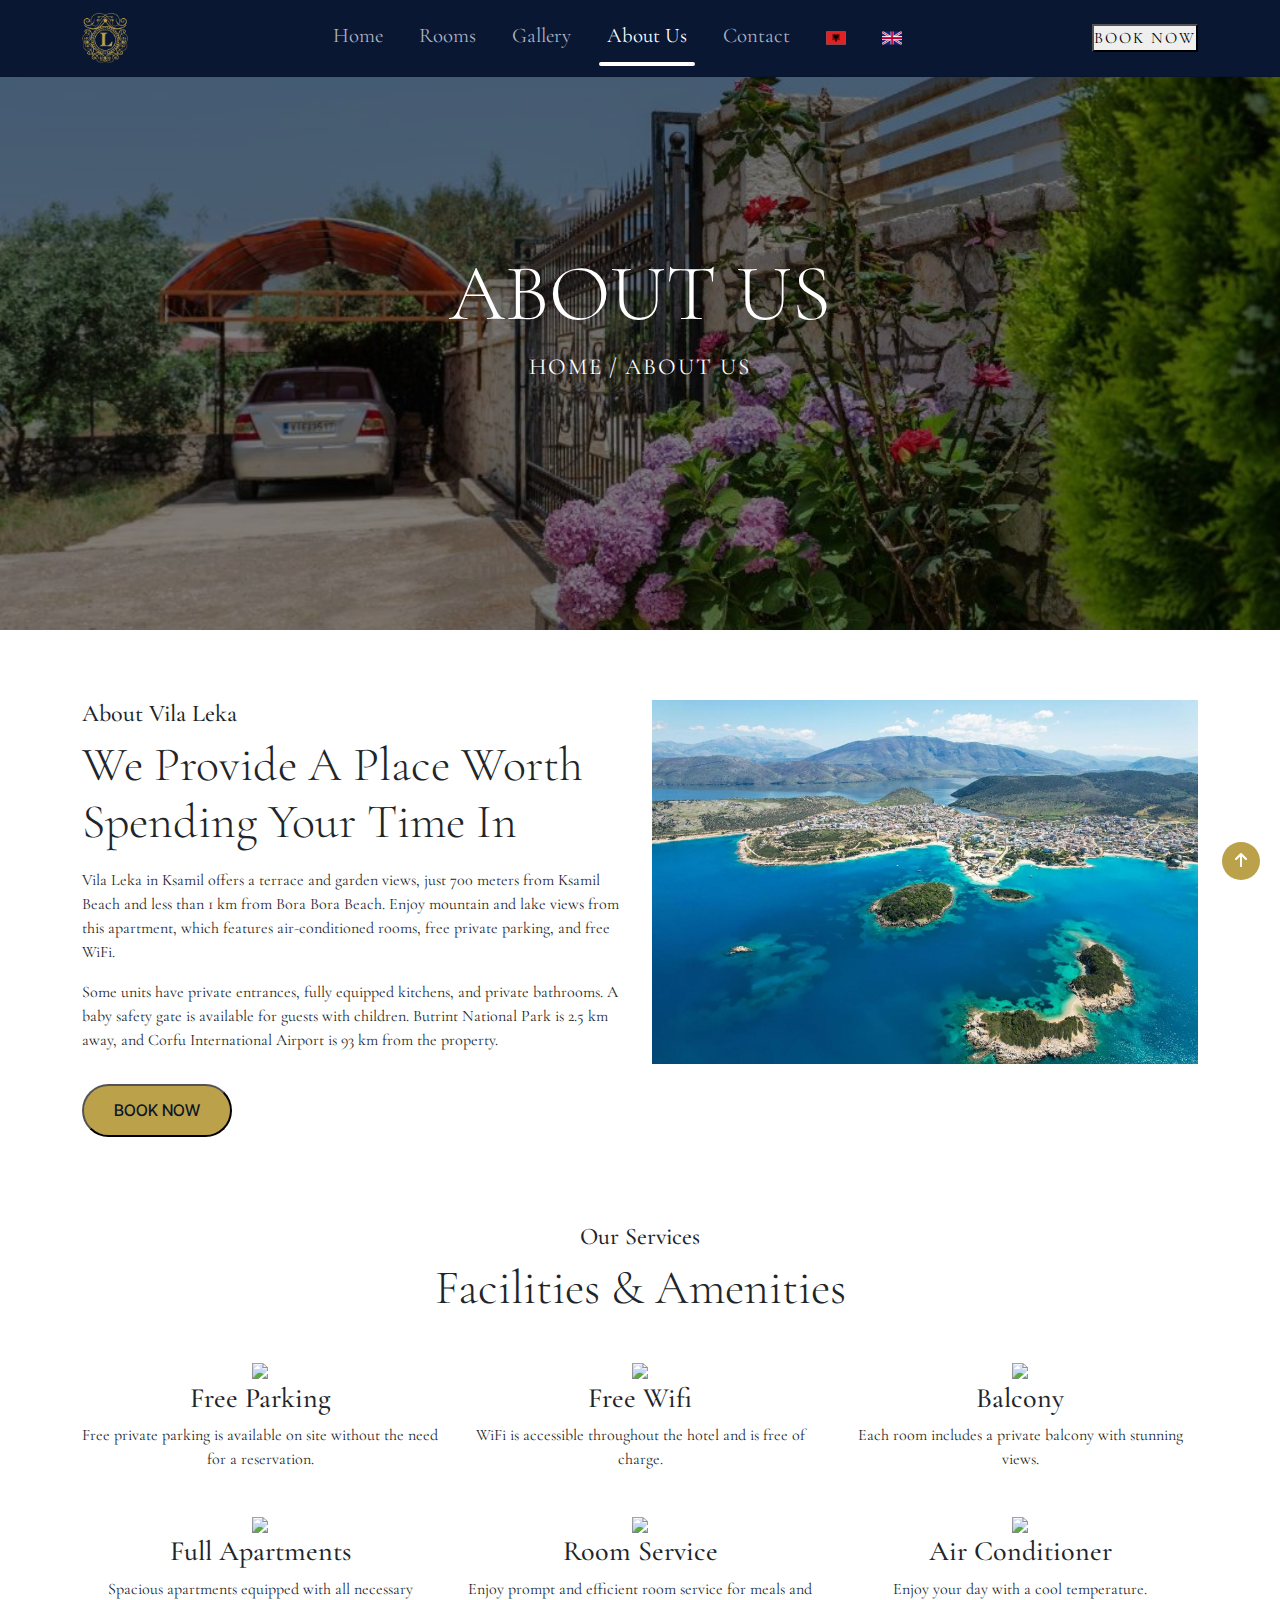
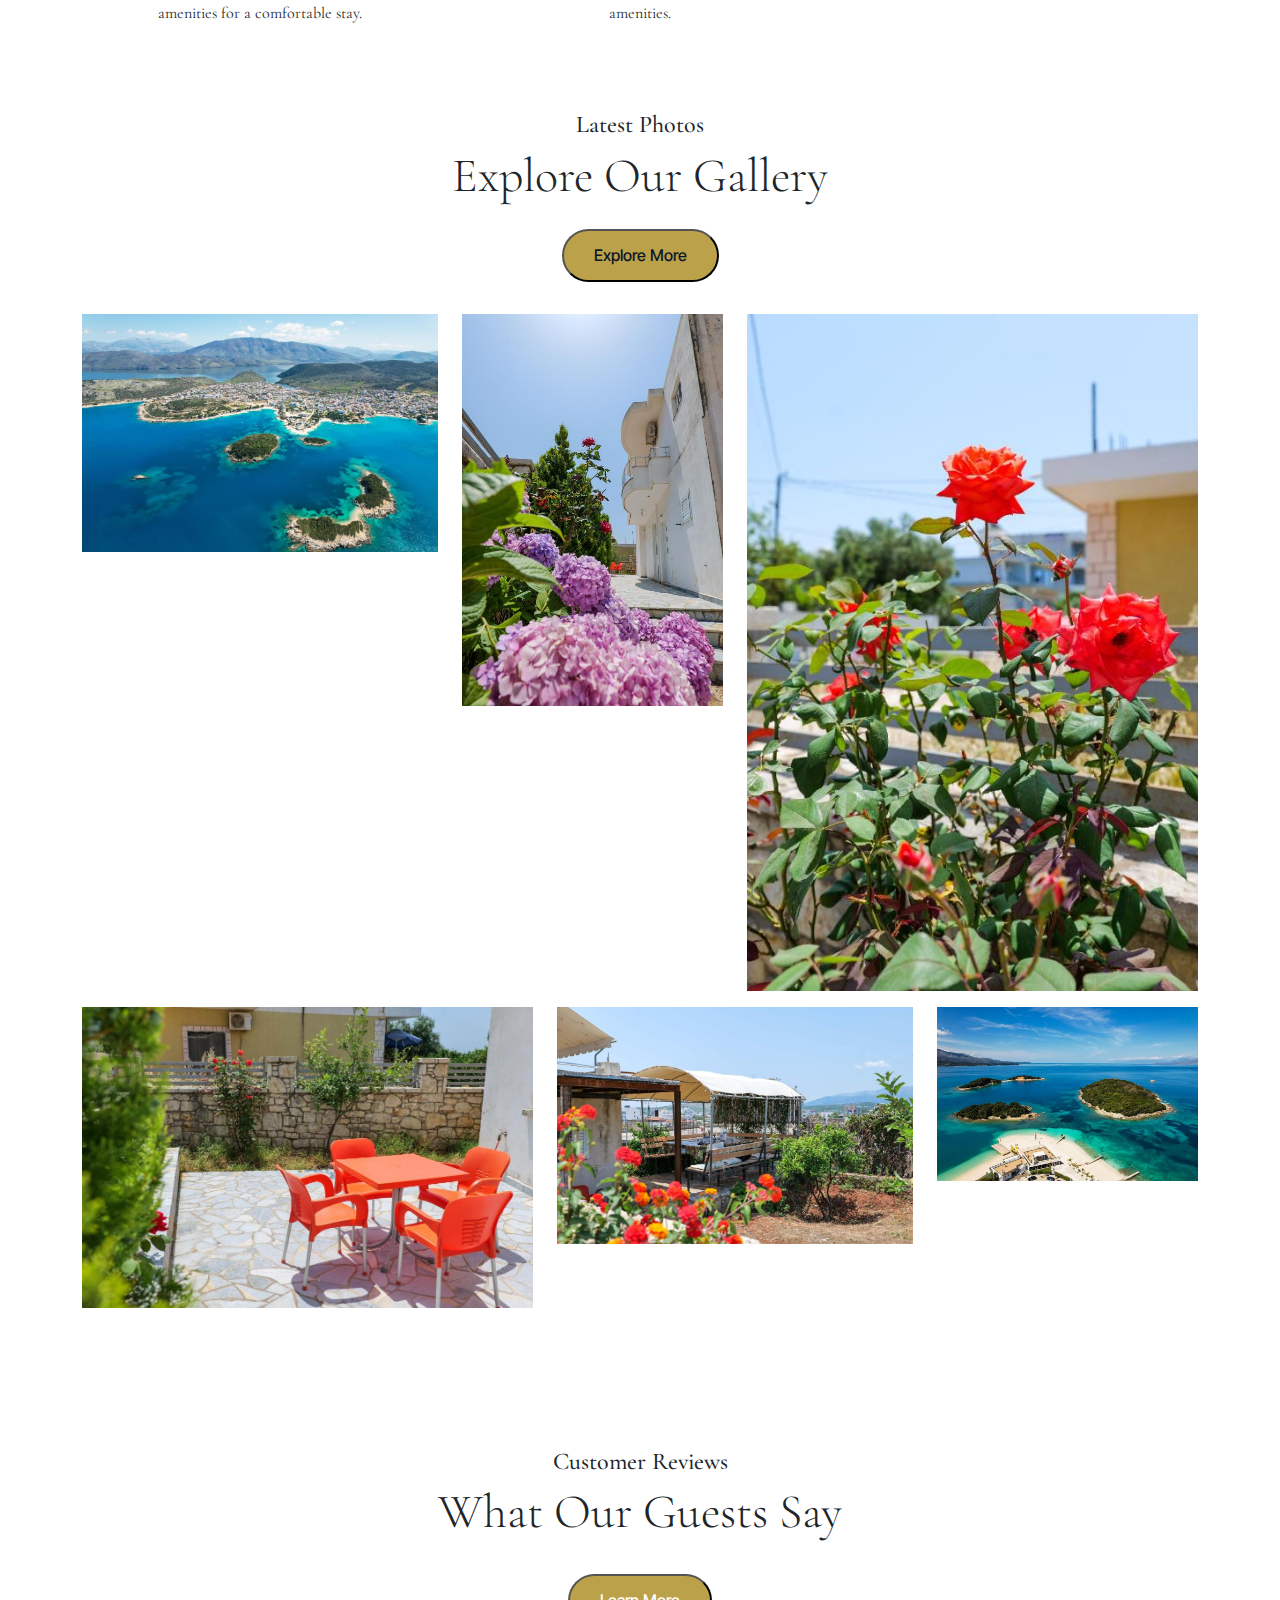
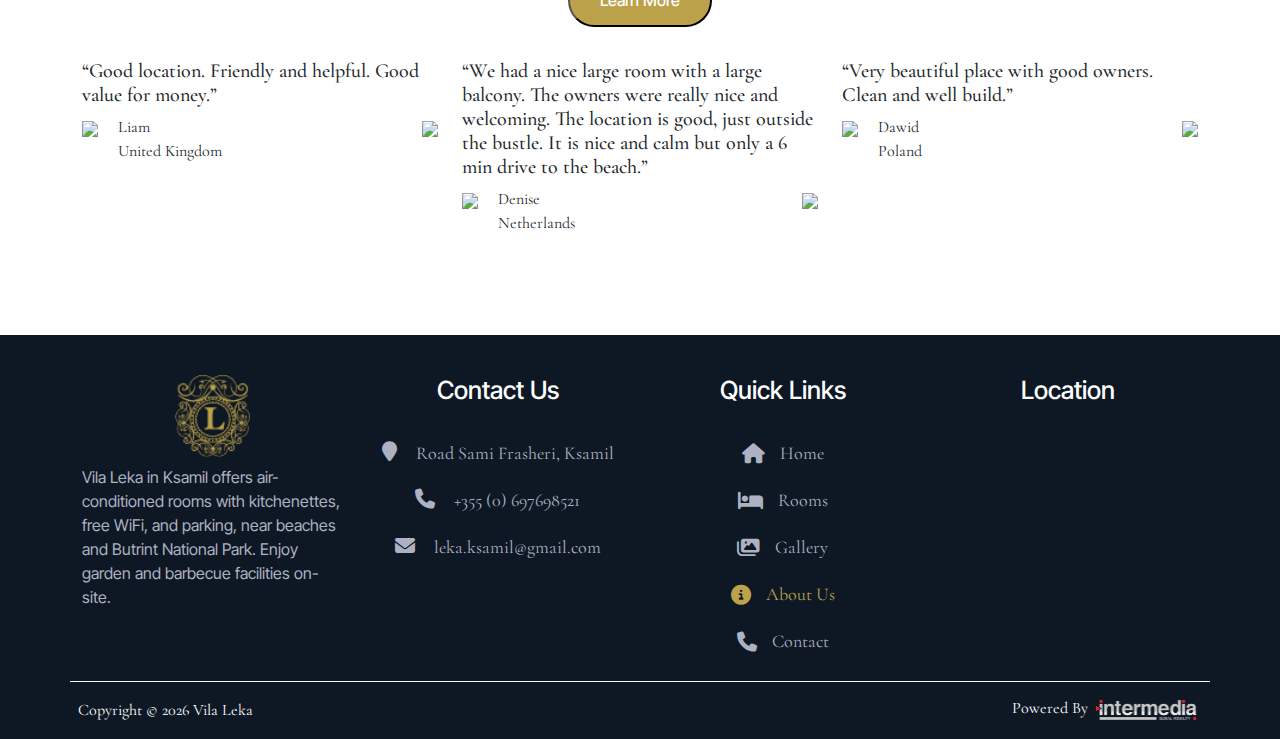
==== about.html @ 1d731bb7 "1.0" ====
<!DOCTYPE html>
<html lang="en">

<head>
    <meta charset="UTF-8">
    <meta name="viewport" content="width=device-width, initial-scale=1.0">
    <title>About Us - Vila Leka , Ksamil , Albania</title>
    <meta name="description" content="Discover Vila Leka in Ksamil, Albania - offering comfortable rooms, excellent amenities, and stunning views just steps from beautiful beaches. Book your stay today!">
    <meta name="keywords" content="About Us - Vila Leka, Ksamil, Albania, hotel, accommodation, beach, rooms, amenities, vacation, travel, booking, Butrint National Park, free parking, free WiFi, family-friendly">
    <meta name="google-site-verification" content="VBBXbdI32-JaBuuOkWz5NeAeNk-Iu5e2lK04XvJz4yU" />
    <link rel="icon" href="assets/icon/logo.png" />
    <!-- Font Awesome -->
    <link rel="stylesheet" href="https://cdnjs.cloudflare.com/ajax/libs/font-awesome/6.5.2/css/all.min.css">
    <!-- Swiper -->
    <link rel="stylesheet" href="https://unpkg.com/swiper/swiper-bundle.min.css" />
    <!-- Bootstrap -->
    <link rel="stylesheet" href="https://cdn.jsdelivr.net/npm/bootstrap@5.3.3/dist/css/bootstrap.min.css"
        integrity="sha384-QWTKZyjpPEjISv5WaRU9OFeRpok6YctnYmDr5pNlyT2bRjXh0JMhjY6hW+ALEwIH" crossorigin="anonymous">
    <!-- Custom Style -->
    <link rel="stylesheet" href="style.css">
</head>

<body>
    <header class="header">
        <nav class="navbar navbar-expand-lg header-nav fixed-top">
            <div class="container">
                <a class="navbar-brand" href="index.html">
                    <img class="logo1" src="assets/icon/logo.png" alt="logo" height="50px">
                </a>
                <button class="navbar-toggler" type="button" data-bs-toggle="collapse"
                    data-bs-target="#navbarSupportedContent" aria-controls="navbarSupportedContent"
                    aria-expanded="false" aria-label="Toggle navigation">
                    <span class="navbar-toggler-icon"></span>
                </button>
                <div class="collapse navbar-collapse text-center justify-content-between" id="navbarSupportedContent">
                    <ul class="navbar-nav mx-auto">
                        <li class="nav-item">
                            <a class="nav-link" href="index.html">Home</a>
                            <div class="underline"></div>
                        </li>
                        <li class="nav-item">
                            <a class="nav-link" href="rooms.html">Rooms</a>
                            <div class="underline"></div>
                        </li>
                        <li class="nav-item">
                            <a class="nav-link" href="gallery.html">Gallery</a>
                            <div class="underline"></div>
                        </li>
                        <li class="nav-item active-link">
                            <a class="nav-link" aria-current="page" href="about.html">About Us</a>
                            <div class="underline"></div>
                        </li>
                        <li class="nav-item">
                            <a class="nav-link" href="contact.html">Contact</a>
                            <div class="underline"></div>
                        </li>
                        <li class="nav-item">
                            <a class="nav-link flag" href="about-sq.html">
                                <img src="assets/icon/ALB.png" alt="ALB Flag" height="20">
                            </a>
                        </li>
                        <li class="nav-item">
                            <a class="nav-link flag" href="about.html">
                                <img src="assets/icon/GBR.png" alt="GBR Flag" height="20">
                            </a>
                        </li>
                    </ul>
                    <div>
                        <a style="text-decoration: none;"
                            href="https://allbookers.com/hotel/AL/Vila-Leka.sq.html?id=34643">
                            <button id="button" class="btn-3" style="letter-spacing: 2px;">BOOK NOW</button>
                        </a>
                    </div>
                </div>
            </div>
        </nav>
    </header>
    <main>
        <section id="about-head">
            <div class="container">
                <div class="row py-5">
                    <div class="col-md-12 d-flex flex-column">
                        <div>
                            <h1 class="display-1 fadeindown">About Us</h1>
                            <ul class="breacrumd fadeinup">
                                <li><a href="index.html">home </a></li>
                                <li>/</li>
                                <li>About Us</li>
                            </ul>
                        </div>
                    </div>
                </div>
            </div>
        </section>
        <section class="about_area pb-0">
            <div class="container">
                <div class="row gy-5 d-flex flex-lg-row-reverse">
                    <div class="col-sm-12 col-md-6 col-lg-6 col-xl-6">
                        <div class="img-box1">
                            <div class="img1">
                                <img src="assets/image/2.jpg" class="img-fluid" alt="About">
                            </div>

                        </div>
                    </div>
                    <div class="col-sm-12 col-md-6 col-lg-6 col-xl-6">
                        <div class="about-text">
                            <h4 class="title">About Vila Leka </h4>
                            <h2 class="display-5 mb-3">We Provide A Place Worth Spending Your Time In</h2>
                            <p class="outfit">Vila Leka in Ksamil offers a terrace and garden views, just 700
                                meters from Ksamil Beach and less than 1 km from Bora Bora Beach. Enjoy mountain and
                                lake views from this apartment, which features air-conditioned rooms, free private
                                parking, and free WiFi. </p>
                            <p class="outfit">Some units have private entrances, fully equipped kitchens, and private
                                bathrooms. A baby safety gate is available for guests with children. Butrint National
                                Park is 2.5 km away, and Corfu International Airport is 93 km from the property.</p>
                        </div>
                        <div>
                            <a href="https://allbookers.com/hotel/AL/Vila-Leka.sq.html?id=34643">
                                <button class="my-3 btn1">
                                    BOOK NOW
                                </button></a>

                        </div>
                    </div>
                </div>
            </div>
        </section>
        <section class="facilities">
            <div class="container">
                <div class="row gy-4">
                    <div class="col-sm-12 col-md-12 col-lg-12 col-xl-12 text-center">
                        <div class="about-text">
                            <h4 class="titles">Our Services </h4>
                            <h2 class="display-5 mb-3">Facilities & Amenities</h2>
                        </div>
                    </div>
                    <div class="col-sm-12 col-lg-4 col-md-6 col-xl-4">
                        <div class="facility-content h-100 text-center">
                            <div class="fac-img">
                                <img src="assets/icon/parking.png" class="img-fluid">
                            </div>
                            <h3>Free Parking</h3>
                            <p class="outfit">Free private parking is available on site without the need for a
                                reservation.</p>
                        </div>
                    </div>
                    <div class="col-sm-12 col-lg-4 col-md-6 col-xl-4">
                        <div class="facility-content h-100 text-center">
                            <div class="fac-img">
                                <img src="assets/icon/wifi.png" class="img-fluid">
                            </div>
                            <h3>Free Wifi</h3>
                            <p class="outfit">WiFi is accessible throughout the hotel and is free of charge.</p>
                        </div>
                    </div>
                    <div class="col-sm-12 col-lg-4 col-md-6 col-xl-4">
                        <div class="facility-content h-100 text-center">
                            <div class="fac-img">
                                <img src="assets/icon/balcony.png" class="img-fluid">
                            </div>
                            <h3>Balcony</h3>
                            <p class="outfit">Each room includes a private balcony with stunning views.</p>
                        </div>
                    </div>
                    <div class="col-sm-12 col-lg-4 col-md-6 col-xl-4">
                        <div class="facility-content h-100 text-center">
                            <div class="fac-img">
                                <img src="assets/icon/home.png" class="img-fluid">
                            </div>
                            <h3>Full Apartments</h3>
                            <p class="outfit">Spacious apartments equipped with all necessary amenities for a
                                comfortable stay.</p>
                        </div>
                    </div>
                    <div class="col-sm-12 col-lg-4 col-md-6 col-xl-4">
                        <div class="facility-content h-100 text-center">
                            <div class="fac-img">
                                <img src="assets/icon/room-service.png" class="img-fluid">
                            </div>
                            <h3>Room Service</h3>
                            <p class="outfit">Enjoy prompt and efficient room service for meals and amenities.</p>
                        </div>
                    </div>
                    <div class="col-sm-12 col-lg-4 col-md-6 col-xl-4">
                        <div class="facility-content h-100 text-center">
                            <div class="fac-img">
                                <img src="assets/icon/air-conditioner.png" class="img-fluid">
                            </div>
                            <h3>Air Conditioner</h3>
                            <p class="outfit">Enjoy your day with a cool temperature.</p>
                        </div>
                    </div>
                </div>
            </div>
        </section>
        <section class="pt-0">
            <div class="container">
                <div class="row gy-3">
                    <div class="col-lg-12 text-center">
                        <div class="about-text">
                            <h4 class="titles">Latest Photos </h4>
                            <h2 class="display-5 ">Explore Our Gallery</h2>
                        </div>
                        <a href="gallery.html">
                            <button class="my-3 btn1">
                                Explore More
                            </button></a>
                    </div>
                    <div class="col-lg-4 col-md-6">
                        <div class="thumb">
                            <img src="assets/image/2.jpg" class="zooms img-fluid" alt="Beautiful Hotel">
                        </div>
                    </div>
                    <div class="col-lg-3 col-md-6">
                        <div class="thumb">
                            <img src="assets/image/1.jpg" class="zooms img-fluid" alt="Beautiful Hotel">
                        </div>
                    </div>
                    <div class="col-lg-5 col-md-6">
                        <div class="thumb">
                            <img src="assets/image/6.jpg" class="zooms img-fluid" alt="Beautiful Hotel">
                        </div>
                    </div>
                    <div class="col-lg-5 col-md-6">
                        <div class="thumb">
                            <img src="assets/image/3.jpg" class="zooms img-fluid" alt="Beautiful Hotel">
                        </div>
                    </div>
                    <div class="col-lg-4 col-md-6">
                        <div class="thumb">
                            <img src="assets/image/5.jpg" class="zooms img-fluid" alt="Beautiful Hotel">
                        </div>
                    </div>
                    <div class="col-lg-3 col-md-6">
                        <div class="thumb">
                            <img src="assets/image/4.jpg" class="zooms img-fluid" alt="Beautiful Hotel">
                        </div>
                    </div>
                </div>
            </div>
        </section>
        <section class="testimonials" style="padding-bottom: 100px;">
            <div class="container">
                <div class="row gy-3">
                    <div class="col-sm-12 col-md-12 col-lg-12 col-xl-12 text-center">
                        <div class="about-text">
                            <h4 class="titles">Customer Reviews </h4>
                            <h2 class="display-5 mb-3">What Our Guests Say</h2>
                            <a href="about.html">
                                <button class="my-3 btn1 text-white">
                                    Learn More
                                </button></a>
                        </div>
                    </div>
                    <div class="col-sm-12 col-lg-4 col-lg-4 col-xl-4">
                        <div class="item">
                            <div class="testimonial-content ">
                                <div class="test-text">
                                    <h5>“Good location. Friendly and helpful. Good value for money.”
                                    </h5>
                                    <div class="div d-flex justify-content-between">
                                        <div class="d-flex" style="margin-top: auto;margin-bottom:auto;">
                                            <div class="flag">
                                                <img src="assets/icon/GB-round-flag.png" class="img-fluid roundflag">
                                            </div>
                                            <div style="margin-left: 20px;">
                                                <div class="author">Liam</div>
                                                <div class="place">United Kingdom</div>
                                            </div>
                                        </div>
                                        <div>
                                            <img src="assets/icon/right-testimonial.png" class="img-fluid">
                                        </div>
                                    </div>
                                </div>
                            </div>
                        </div>
                    </div>
                    <div class="col-sm-12 col-md-4 col-lg-4 col-xl-4">
                        <div class="item">
                            <div class="testimonial-content ">
                                <div class="test-text">
                                    <h5>“We had a nice large room with a large balcony. The owners were really nice and
                                        welcoming. The location is good, just outside the bustle. It is nice and calm
                                        but only a 6 min drive to the beach.”</h5>
                                    <div class="div d-flex justify-content-between">
                                        <div class="d-flex" style="margin-top: auto;margin-bottom:auto;">
                                            <div class="flag">
                                                <img src="assets/icon/NL-round-flag.png" class="img-fluid roundflag">
                                            </div>
                                            <div style="margin-left: 20px;">
                                                <div class="author">Denise</div>
                                                <div class="place">Netherlands</div>
                                            </div>
                                        </div>
                                        <div>
                                            <img src="assets/icon/right-testimonial.png" class="img-fluid">
                                        </div>
                                    </div>
                                </div>
                            </div>
                        </div>
                    </div>
                    <div class="col-sm-12 col-md-4 col-lg-4 col-xl-4">
                        <div class="item">
                            <div class="testimonial-content ">
                                <div class="test-text">
                                    <h5>“Very beautiful place with good owners. Clean and well build.”</h5>
                                    <div class="div d-flex justify-content-between">
                                        <div class="d-flex" style="margin-top: auto;margin-bottom:auto;">
                                            <div class="flag">
                                                <img src="assets/icon/PL-round-flag.png" class="img-fluid roundflag">
                                            </div>
                                            <div style="margin-left: 20px;">
                                                <div class="author">Dawid</div>
                                                <div class="place">Poland</div>
                                            </div>
                                        </div>
                                        <div>
                                            <img src="assets/icon/right-testimonial.png" class="img-fluid">
                                        </div>
                                    </div>
                                </div>
                            </div>
                        </div>
                    </div>
                </div>
            </div>
        </section>
        <footer>
            <div class="container text-center justify-content-center">
                <div class="row">
                    <div class="col-lg-3">
                        <div class="footer-widget mb-4">
                            <h2 class="heading-2 logo">
                                <a class="navbar-brand" href="index.html">
                                    <img src="assets/icon/logo.png" alt="Logo" width="75px">
                                </a>
                            </h2>
                            <p>Vila Leka in Ksamil offers air-conditioned rooms with kitchenettes, free WiFi, and parking, near beaches and Butrint National Park. Enjoy garden and barbecue facilities on-site.</p>
                        </div>
                    </div>
                    <div class="col-lg-3">
                        <h4>Contact Us</h4>
                        <address>
                            <ul class="contact">
                                <li>
                                    <i class="fa fa-map-marker"></i>
                                    <a href="https://maps.app.goo.gl/1DXsazWwqpud2XQT6">Road Sami Frasheri,
                                        Ksamil</a>
                                </li>
                                <li>
                                    <i class="fas fa-phone"></i>
                                    <a href="tel:+355697698521">+355 (0) 697698521</a>
                                </li>
                                <li>
                                    <i class="fas fa-envelope"></i>
                                    <a href="mailto:leka.ksamil@gmail.com ">leka.ksamil@gmail.com </a>
                                </li>
                            </ul>
                        </address>
                    </div>
                    <div class="col-lg-3">
                        <h4>Quick Links</h4>
                        <ul class="link-menu">
                            <li><a href="index.html"><i class="fas fa-home"></i> Home</a></li>
                            <li><a href="rooms.html"><i class="fas fa-bed"></i> Rooms</a></li>
                            <li><a href="gallery.html"><i class="fas fa-images"></i> Gallery</a></li>
                            <li class="active"><a href="about.html"><i class="fas fa-info-circle"></i> About Us</a></li>
                            <li><a href="contact.html"><i class="fas fa-phone"></i> Contact</a></li>
                        </ul>
                    </div>
                    <div class="col-lg-3">
                        <h4>Location</h4>
                        <iframe
                            src="https://www.google.com/maps/embed?pb=!1m18!1m12!1m3!1d574.3298450696133!2d20.008871480028724!3d39.77214061868751!2m3!1f0!2f0!3f0!3m2!1i1024!2i768!4f13.1!3m3!1m2!1s0x135b6bcf5e711737%3A0x4fbf4b772b9fd8b3!2sLeka&#39;s%20Apartments!5e0!3m2!1sen!2sus!4v1720095829020!5m2!1sen!2sus"
                            width="100%" height="150" style="border:0;" allowfullscreen="" loading="lazy"
                            referrerpolicy="no-referrer-when-downgrade"></iframe>
                    </div>
                </div>
            </div>
            <div class="copyright-container">
                <div class="container d-flex justify-content-between align-items-center text-white p-2">
                    <div>
                        Copyright ©
                        <script>document.write(new Date().getFullYear());</script> Vila Leka
                    </div>
                    <div>
                        Powered By <a href="https://intermedia.al/"><img src="assets/icon/intermediaLogo1.png"
                                alt="Intermedia" width="110px"></a>
                    </div>
                </div>
            </div>
        </footer>
        <button type="button" class="btn btn-floating " id="btn-back-to-top" style="display: block;"> <i
                class="fas fa-arrow-up"></i> </button>
    </main>
    <!-- Bootstrap -->
    <script src="https://cdn.jsdelivr.net/npm/bootstrap@5.3.0/dist/js/bootstrap.bundle.min.js"
        integrity="sha384-geWF76RCwLtnZ8qwWowPQNguL3RmwHVBC9FhGdlKrxdiJJigb/j/68SIy3Te4Bkz"
        crossorigin="anonymous"></script>
    <!-- PopperJs -->
    <script src="https://cdn.jsdelivr.net/npm/@popperjs/core@2.11.8/dist/umd/popper.min.js"
        integrity="sha384-I7E8VVD/ismYTF4hNIPjVp/Zjvgyol6VFvRkX/vR+Vc4jQkC+hVqc2pM8ODewa9r"
        crossorigin="anonymous"></script>
    <!--My Script-->
    <script src="main.js"></script>
</body>

</html>
---- style.css ----
@import url('https://fonts.googleapis.com/css2?family=Inter+Tight:ital,wght@0,100..900;1,100..900&display=swap');
@import url('https://fonts.googleapis.com/css2?family=Cormorant+Garamond:ital,wght@0,300;0,400;0,500;0,600;0,700;1,300;1,400;1,500;1,600;1,700&display=swap');

/*Root*/
::selection {
  color: white;
  background: #bca24b;
}

::-webkit-scrollbar {
  width: 15px;
}

::-webkit-scrollbar-track {
  background-color: white;
}

::-webkit-scrollbar-thumb {
  background: black;
}

html,
body {
  width: 100% !important;
  height: 100% !important;
  margin: 0px !important;
  padding: 0px !important;
}

* {
  margin: 0;
  padding: 0;
  box-sizing: border-box;
  font-family: "Cormorant Garamond", serif;
}

a {
  color: inherit;
  text-decoration: none;
}

section {
  padding: 70px 0;
  overflow: hidden;
}

.row {
  display: flex;
  flex-wrap: wrap;
}

.col {
  flex: 1;
}

li {
  list-style: none;
  padding: 0px;
  margin: 0px;
}

ul {
  padding-left: unset;
}

/*  HEADER */
.nav-link {
  text-decoration: none;
  display: inline-block;
  padding: 10px;
  color: #acb2c1;
  transition: color 0.3s ease-in-out;
  font-size: 1.3rem;
}

.nav-item .underline {
  height: 4px;
  background-color: transparent;
  width: 0;
  transition: width 0.6s, background-color 0.6s;
  border-radius: 70px;
  margin: 0 auto;
}

.nav-item.active-link a {
  color: white;
}

.nav-item.active-link .underline {
  width: 100%;
  background-color: white;
}

.nav-item:hover .underline {
  background-color: white;
  width: 100%;
  transition: 0.5s;
}

.nav-item:hover a {
  color: white;
  transition: 0.5s;
}

.nav-item:active a {
  transition: none;
}

.nav-item:active .underline {
  transition: none;
  background-color: white;
}

.navbar-nav {
  margin-left: auto;
  gap: 20px;
  font-size: 18px;
}

.navbar {
  background-color: #091733;
  transition: background-color 0.3s ease-in-out;
  border-bottom: 1px solid rgba(0, 0, 0, 0.1);
}

.navbar-toggler {
  border-color: white !important;
  background-color: white;
  color: transparent !important;
}

.navbar-toggler:hover,
.navbar-toggler:active {
  border-color: white !important;
  background-color: white;
  color: transparent !important;
  transition: 0.5s;
}

/* INDEX - HOME*/
/* INDEX - ABOUT US*/
/* INDEX - ROOMS*/
/* INDEX - FACILITY*/
/* INDEX - GALLERY */
/* INDEX - TESTIMONIALS */
/*About Us*/
#about-head {
  background: url(assets/image/9.jpg) rgba(0, 0, 0, 0.5);
}

/*Rooms*/
#rooms-head {
  background: url(assets/image/11.jpg) rgba(0, 0, 0, 0.5);
}

.home2 {
  padding: 0;
}

.home2 .slide {
  height: 50vh;
  background-size: cover !important;
  background-position: center !important;
  display: flex;
  align-items: center;
  justify-content: center;
  z-index: -1;
  background-color: rgba(0, 0, 0, 0.25);
}

.swiper-button-next,
.swiper-button-prev {
  height: 3rem;
  width: 3rem;
  line-height: 3rem;
  background: transparent;
  color: white;
}

.swiper-button-next:hover,
.swiper-button-prev:hover {
  background: transparent;
  color: white;
}

.swiper-button-next::after,
.swiper-button-prev::after {
  font-size: 1rem;
}

.gallary img {
  width: 270px;
}

.owl-carousel .owl-next,
.owl-carousel .owl-prev {
  height: 50px;
  position: absolute;
  width: 50px;
  cursor: pointer;
  top: 35%;
  background: white !important;
  transition: 0.5s;
}

.owl-carousel .owl-prev {
  left: 33px;
}

.owl-carousel .owl-next {
  right: 33px;
}

.owl-carousel .owl-next:hover,
.owl-carousel .owl-prev:hover {
  background: #C1B086 !important;
}

/*Gallery*/
#gallery-head {
  background: url(assets/image/2.jpg) rgba(0, 0, 0, 0.5);
}

/*Contact Us*/
#contact-head {
  background: url(assets/image/6.jpg) rgba(0, 0, 0, 0.5);
}
.T1 {
  font-family: "Inter Tight", sans-serif;
  font-size: 20px;
  font-weight: 500;
  text-transform: capitalize;
  line-height: 1.2em;
  color: #0e1824;
}
.T1 {
  font-family: "Inter Tight", sans-serif;
  font-size: 30px;
  font-weight: 500;
  text-transform: capitalize;
  line-height: 1.2em;
  color: #8e9296;
}

.T2 {
  font-family: "Inter Tight", sans-serif;
  font-size: 50px;
  font-weight: 500;
  text-transform: capitalize;
  line-height: 1.2em;
  color: #0e1824;

}

.T2-5 {
  font-family: "Cormorant Garamond", serif;
  font-size: 55px;
  font-weight: 500;
  text-transform: capitalize;
  line-height: 1.2em;
  color: #0e1824;
  font-style: italic;
}
.box-wrapper{
  text-align: center;
  padding: 30px 30px 30px 30px;
  border-style: solid;
  border-width: 1px 1px 1px 1px;
  border-color: #6f6f6f4a;
  border-radius: 0px 0px 0px 0px;
  background-color: #f3ebe5;
}
.box-wrapper .icon {
  color: #ffffff;
  background-color: #0e1824;
  border-radius: 200px 200px 200px 200px;
  margin: 0px auto 50px auto;
  padding: 0px 0px 0px 17px;
  height: 70px;
  width: 70px;
  line-height: 88px;
}
.box-wrapper .icon img {margin-bottom: 25px;
  margin-right: 20px;}
/*General*/
#rooms-head,
#about-head,
#gallery-head,
#contact-head {
  background-position-x: 0%;
  background-position-y: 0%;
  background-repeat: repeat;
  background-size: auto;
  background-size: cover;
  background-repeat: no-repeat;
  background-position: center;
  background-blend-mode: multiply;
  height: 70vh;
  text-align: center;
  display: flex;
  align-items: center;
}

#rooms-head h1,
#about-head h1,
#gallery-head h1,
#contact-head h1 {
  color: #fff;
  text-transform: uppercase;
  font-family: "Cormorant Garamond", serif;
  position: relative;
  display: inline-block;
}

.breacrumd {
  list-style: none;
  padding: 0;
  margin: 0;
  display: flex;
  justify-content: center;
}

.breacrumd li {
  font-size: 23px;
  color: #fff;
  text-transform: uppercase;
  font-family: "Cormorant Garamond", serif;
  margin: 0 3px;
  letter-spacing: 2px;
}

.breacrumd li:hover a {
  color: #091733;
  transition: 0.5s;
}

.tltt {
  display: grid;
  justify-content: center;
}

/* Footer */
footer {
  background: #0e1824;
  padding-top: 40px;
}

footer p {
  color: #acb2c1;
  text-align: left;
  font-family: "Inter Tight", sans-serif;

}

footer h4 {
  color: #ffffff;
  margin-bottom: 25px;
  font-size: 25px;
  font-family: "Inter Tight", sans-serif;

}

footer .logo a {
  display: flex;
  justify-content: center;
  text-decoration: none;
}

ul.contact,
ul.link-menu {
  padding: 0;
  list-style: none;
}

ul.link-menu li {
  display: grid;
  justify-content: center;
}

ul.contact li,
ul.link-menu li {
  color: #acb2c1;
  font-size: 18px;
  padding: 10px 0;
}

ul.contact li i,
ul.link-menu li i {
  padding-right: 15px;
  font-size: 20px;
}

ul.link-menu li a {
  color: #acb2c1;
  text-decoration: none;
  transition: color 0.5s, transform 0.5s;
  display: flex;
  align-items: center;
  position: relative;
}

ul.link-menu li a::after {
  content: '';
  position: absolute;
  left: 0;
  bottom: -5px;
  width: 0;
  height: 3px;
  background: #bca24b;
}

ul.link-menu li a:hover::after {
  width: 125%;
  transition: width 0.5s ease;
}

ul.link-menu li a:hover,
ul.contact li:hover {
  color: #bca24b;
  transition: width 0.5s ease;
}

ul.link-menu li.active a {
  color: #bca24b;
}

.copyright-container .container {
  display: flex;
  justify-content: space-between;
  align-items: center;
  padding: 5px;
  color: #ffffff;
  border-top: 1px solid white;
}

/* BUTTON */
.btn1{
  padding: 15px 30px 15px 30px;
  font-family: "Inter Tight", sans-serif;
  font-size: 16px;
  font-weight: 500;
  text-transform: capitalize;
  text-decoration: none;
  line-height: 1.2rem;
  color: #0e1824;
  background-color: #bca14b;
  border-radius: 200px 200px 200px 200px;
  border-color: #bca14b 1px solid;
}
.btn1:hover{
  color: #bca14b;
  background-color: #0e1824;
  border-color: #0e1824 1px solid;transition: 0.72s ease;


}
/*BACK_TO_TOP*/
#btn-back-to-top {
  position: fixed;
  bottom: 20px;
  right: 20px;
  display: none;
  color: #fff;
  background-color: #bca14b;
  z-index: 1;
  border-radius: 100%;
  transition: 0.5s;
}

#btn-back-to-top:hover {
  color: #1d285c;
  background-color: #fff;
  transition: 0.5s;
}

#btn-back-to-top:hover .btn.btn-floating i.fas.fa-arrow-up {
  color: #1d285c;
}

/*Animation*/
.fadeinleft {
  opacity: 0;
  transform: translateX(200px);
  transition: all 1.3s ease-out;
}

.fadeinright {
  opacity: 0;
  transform: translateX(-200px);
  transition: all 0.8s ease-out;
}

.fadeindown {
  opacity: 0;
  transform: translateY(-100px);
  transition: all 1.2s ease-out;
}

.fadeinup {
  opacity: 0;
  transform: translateY(100px);
  transition: all 1.2s ease-out;
}

.fade-in {
  opacity: 0;
  transition: all 1.3s ease-in;
}

.active-left,
.active,
.active-right,
.active-down,
.active-up {
  opacity: 1;
  transform: translateX(0);
  transform: translateY(0);
}

.fadein {
  opacity: 0;
}

/*Mobile*/
@media screen and (max-width: 1200px) {
  section {
    padding: 50px 0 !important;
  }

  footer p,
  ul.contact li,
  ul.link-menu li a {
    text-align: center;
  }

  #btn-back-to-top {
    display: none !important;
  }

  .breacrumd li {
    font-size: 15px;
  }

  .fadeinleft,
  .fadeinright,
  .fadeindown,
  .fadeinup,
  .fade-in {
    opacity: 1;
    transform: translateX(0) translateY(0);
  }
}
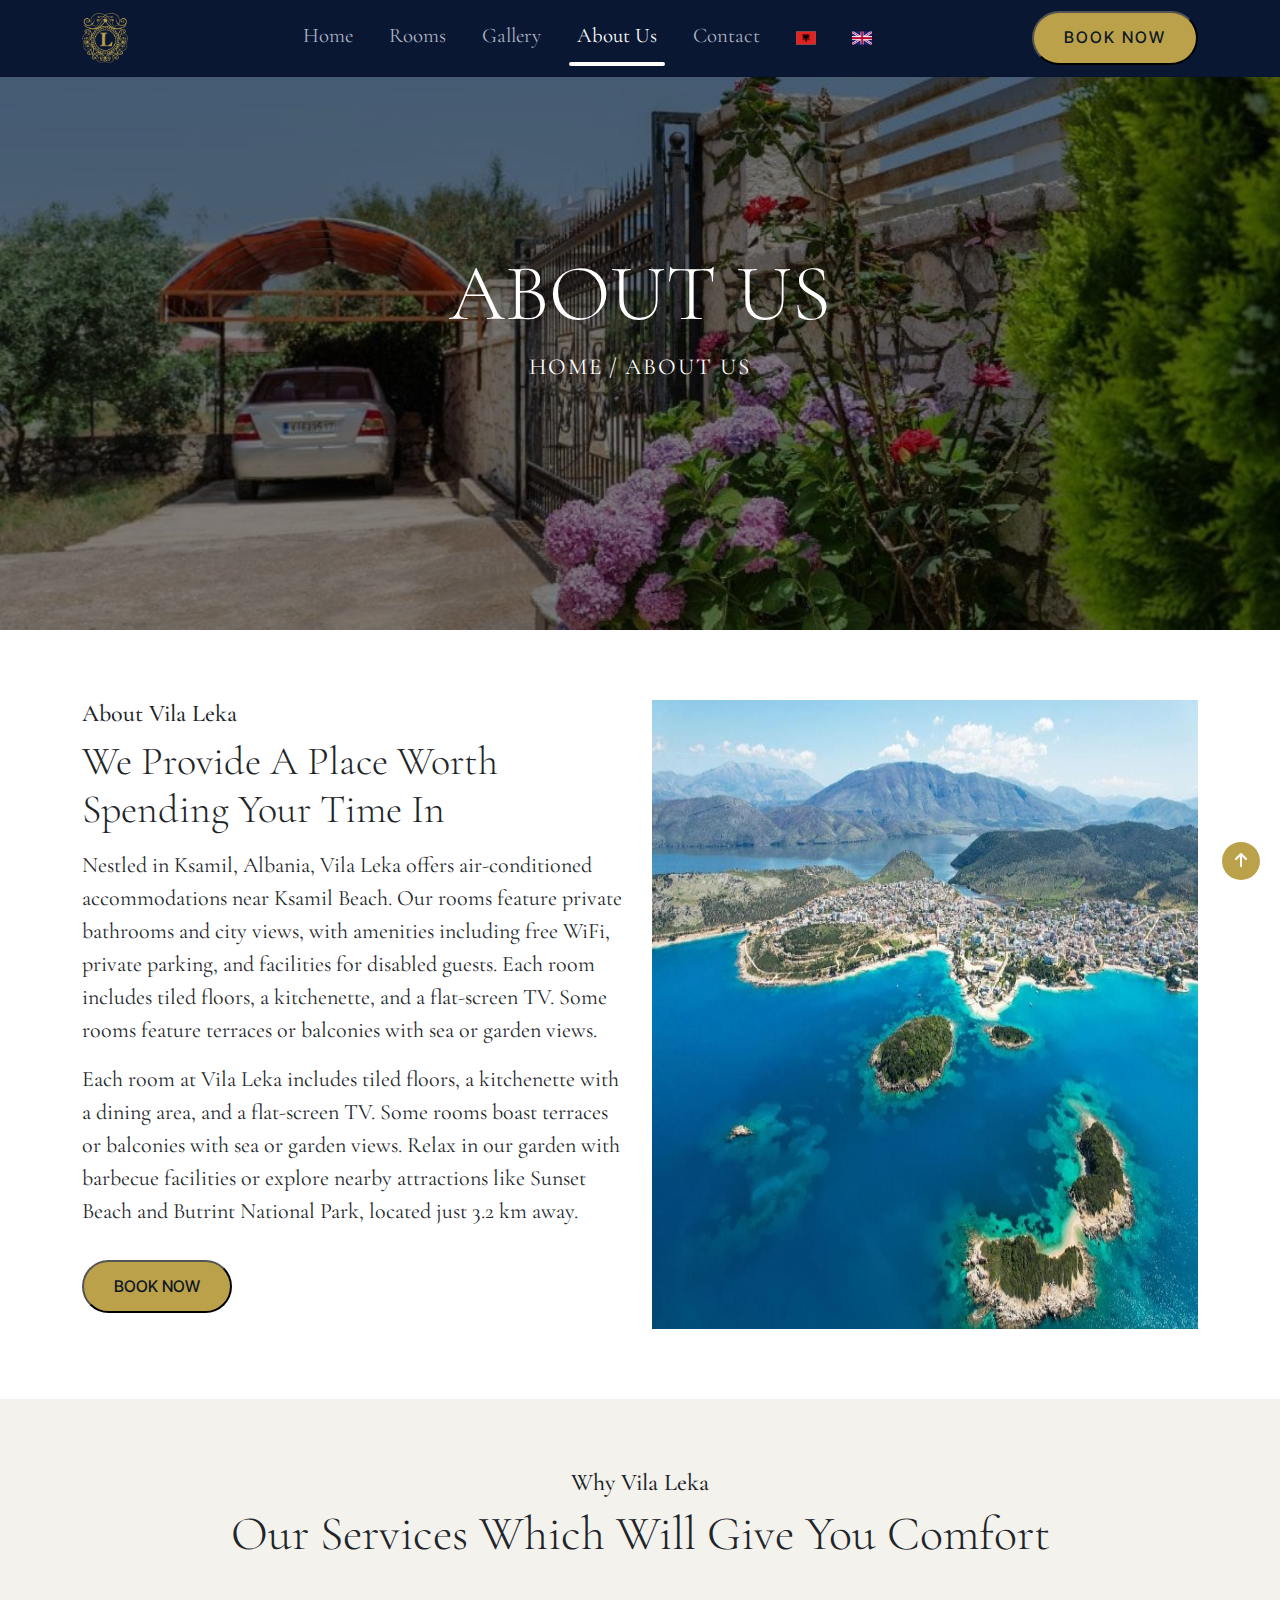
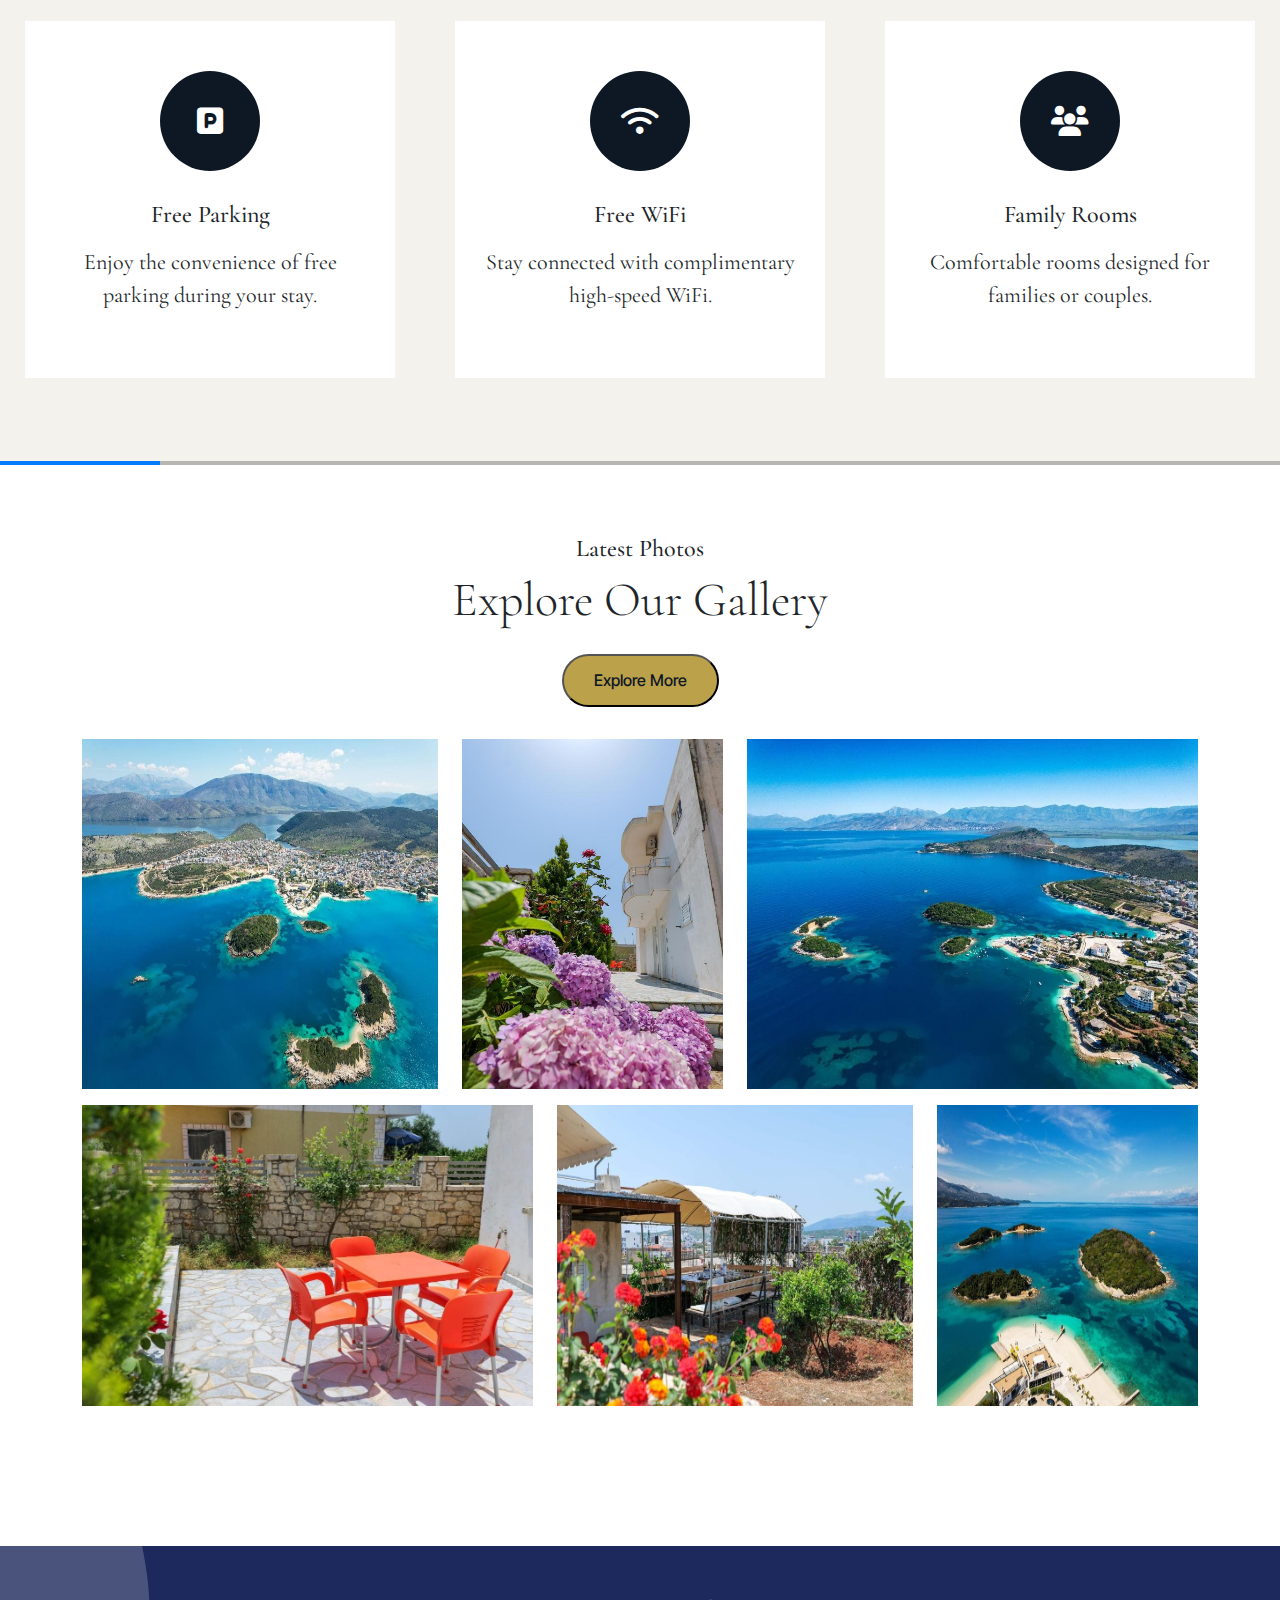
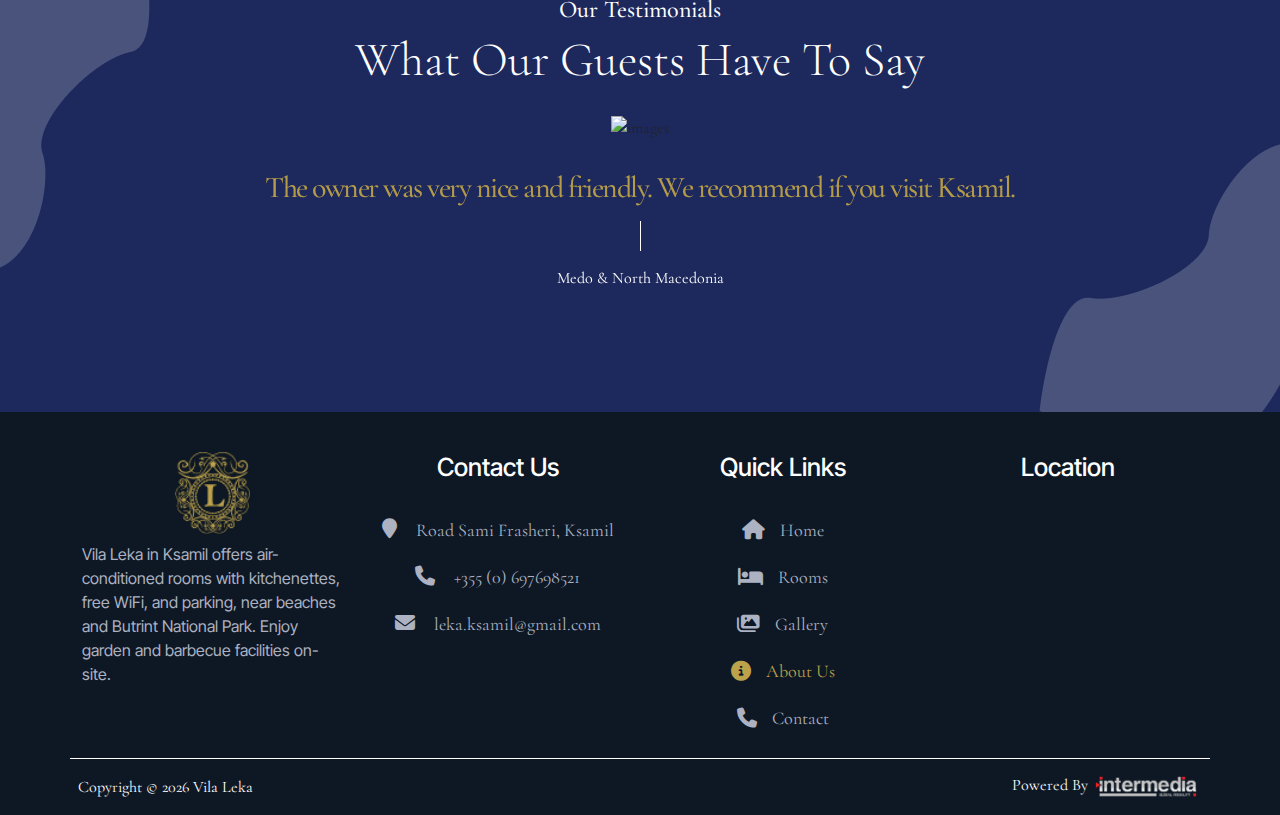
==== commit c290a931: "done" ====
--- a/about.html
+++ b/about.html
@@ -5,14 +5,14 @@
     <meta charset="UTF-8">
     <meta name="viewport" content="width=device-width, initial-scale=1.0">
     <title>About Us - Vila Leka , Ksamil , Albania</title>
-    <meta name="description" content="Discover Vila Leka in Ksamil, Albania - offering comfortable rooms, excellent amenities, and stunning views just steps from beautiful beaches. Book your stay today!">
-    <meta name="keywords" content="About Us - Vila Leka, Ksamil, Albania, hotel, accommodation, beach, rooms, amenities, vacation, travel, booking, Butrint National Park, free parking, free WiFi, family-friendly">
+    <meta name="description" content="Explore About Us at Vila Leka in Ksamil, Albania - offering air-conditioned rooms, kitchenettes, free WiFi, and parking near beaches and Butrint National Park.">
+    <meta name="keywords" content="About Us - Vila Leka, Ksamil, Albania, air-conditioned rooms, kitchenettes, free WiFi, parking, beaches, Butrint National Park , Vacation , Summer , Best Hotel , Wonderfull Hotel">
     <meta name="google-site-verification" content="VBBXbdI32-JaBuuOkWz5NeAeNk-Iu5e2lK04XvJz4yU" />
     <link rel="icon" href="assets/icon/logo.png" />
     <!-- Font Awesome -->
     <link rel="stylesheet" href="https://cdnjs.cloudflare.com/ajax/libs/font-awesome/6.5.2/css/all.min.css">
-    <!-- Swiper -->
-    <link rel="stylesheet" href="https://unpkg.com/swiper/swiper-bundle.min.css" />
+    <!-- Swiper's CSS -->
+    <link rel="stylesheet" href="https://cdn.jsdelivr.net/npm/swiper@11/swiper-bundle.min.css" />
     <!-- Bootstrap -->
     <link rel="stylesheet" href="https://cdn.jsdelivr.net/npm/bootstrap@5.3.3/dist/css/bootstrap.min.css"
         integrity="sha384-QWTKZyjpPEjISv5WaRU9OFeRpok6YctnYmDr5pNlyT2bRjXh0JMhjY6hW+ALEwIH" crossorigin="anonymous">
@@ -68,7 +68,7 @@
                     <div>
                         <a style="text-decoration: none;"
                             href="https://allbookers.com/hotel/AL/Vila-Leka.sq.html?id=34643">
-                            <button id="button" class="btn-3" style="letter-spacing: 2px;">BOOK NOW</button>
+                            <button id="button" class="btn1" style="letter-spacing: 2px;">BOOK NOW</button>
                         </a>
                     </div>
                 </div>
@@ -92,109 +92,131 @@
                 </div>
             </div>
         </section>
-        <section class="about_area pb-0">
+        <section class="about_area">
             <div class="container">
                 <div class="row gy-5 d-flex flex-lg-row-reverse">
                     <div class="col-sm-12 col-md-6 col-lg-6 col-xl-6">
-                        <div class="img-box1">
-                            <div class="img1">
-                                <img src="assets/image/2.jpg" class="img-fluid" alt="About">
-                            </div>
-
+                        <div class="img-box1 h-100">
+                            <div class="img1 h-100">
+                                <img src="assets/image/2.jpg" class="img-fluid h-100" alt="About">
+                            </div>
                         </div>
                     </div>
                     <div class="col-sm-12 col-md-6 col-lg-6 col-xl-6">
                         <div class="about-text">
                             <h4 class="title">About Vila Leka </h4>
-                            <h2 class="display-5 mb-3">We Provide A Place Worth Spending Your Time In</h2>
-                            <p class="outfit">Vila Leka in Ksamil offers a terrace and garden views, just 700
-                                meters from Ksamil Beach and less than 1 km from Bora Bora Beach. Enjoy mountain and
-                                lake views from this apartment, which features air-conditioned rooms, free private
-                                parking, and free WiFi. </p>
-                            <p class="outfit">Some units have private entrances, fully equipped kitchens, and private
-                                bathrooms. A baby safety gate is available for guests with children. Butrint National
-                                Park is 2.5 km away, and Corfu International Airport is 93 km from the property.</p>
+                            <h4 class="display-6 mb-3">We Provide A Place Worth Spending Your Time In</h4>
+                            <p class="outfit">Nestled in Ksamil, Albania, Vila Leka offers air-conditioned
+                                accommodations near Ksamil Beach. Our rooms feature private bathrooms and city views,
+                                with amenities including free WiFi, private parking, and facilities for disabled guests.
+                                Each room includes tiled floors, a kitchenette, and a flat-screen TV. Some rooms feature
+                                terraces or balconies with sea or garden views.
+                            </p>
+                            <p class="outfit"> Each room at Vila Leka includes tiled floors, a kitchenette with a dining
+                                area, and a flat-screen TV. Some rooms boast terraces or balconies with sea or garden
+                                views. Relax in our garden with barbecue facilities or explore nearby attractions like
+                                Sunset Beach and Butrint National Park, located just 3.2 km away.</p>
                         </div>
                         <div>
                             <a href="https://allbookers.com/hotel/AL/Vila-Leka.sq.html?id=34643">
                                 <button class="my-3 btn1">
                                     BOOK NOW
                                 </button></a>
-
                         </div>
                     </div>
                 </div>
             </div>
         </section>
-        <section class="facilities">
-            <div class="container">
-                <div class="row gy-4">
-                    <div class="col-sm-12 col-md-12 col-lg-12 col-xl-12 text-center">
-                        <div class="about-text">
-                            <h4 class="titles">Our Services </h4>
-                            <h2 class="display-5 mb-3">Facilities & Amenities</h2>
-                        </div>
-                    </div>
-                    <div class="col-sm-12 col-lg-4 col-md-6 col-xl-4">
-                        <div class="facility-content h-100 text-center">
-                            <div class="fac-img">
-                                <img src="assets/icon/parking.png" class="img-fluid">
-                            </div>
-                            <h3>Free Parking</h3>
-                            <p class="outfit">Free private parking is available on site without the need for a
-                                reservation.</p>
-                        </div>
-                    </div>
-                    <div class="col-sm-12 col-lg-4 col-md-6 col-xl-4">
-                        <div class="facility-content h-100 text-center">
-                            <div class="fac-img">
-                                <img src="assets/icon/wifi.png" class="img-fluid">
-                            </div>
-                            <h3>Free Wifi</h3>
-                            <p class="outfit">WiFi is accessible throughout the hotel and is free of charge.</p>
-                        </div>
-                    </div>
-                    <div class="col-sm-12 col-lg-4 col-md-6 col-xl-4">
-                        <div class="facility-content h-100 text-center">
-                            <div class="fac-img">
-                                <img src="assets/icon/balcony.png" class="img-fluid">
-                            </div>
-                            <h3>Balcony</h3>
-                            <p class="outfit">Each room includes a private balcony with stunning views.</p>
-                        </div>
-                    </div>
-                    <div class="col-sm-12 col-lg-4 col-md-6 col-xl-4">
-                        <div class="facility-content h-100 text-center">
-                            <div class="fac-img">
-                                <img src="assets/icon/home.png" class="img-fluid">
-                            </div>
-                            <h3>Full Apartments</h3>
-                            <p class="outfit">Spacious apartments equipped with all necessary amenities for a
-                                comfortable stay.</p>
-                        </div>
-                    </div>
-                    <div class="col-sm-12 col-lg-4 col-md-6 col-xl-4">
-                        <div class="facility-content h-100 text-center">
-                            <div class="fac-img">
-                                <img src="assets/icon/room-service.png" class="img-fluid">
-                            </div>
-                            <h3>Room Service</h3>
-                            <p class="outfit">Enjoy prompt and efficient room service for meals and amenities.</p>
-                        </div>
-                    </div>
-                    <div class="col-sm-12 col-lg-4 col-md-6 col-xl-4">
-                        <div class="facility-content h-100 text-center">
-                            <div class="fac-img">
-                                <img src="assets/icon/air-conditioner.png" class="img-fluid">
-                            </div>
-                            <h3>Air Conditioner</h3>
-                            <p class="outfit">Enjoy your day with a cool temperature.</p>
-                        </div>
-                    </div>
+        <section class="facilities pb-0" style="background: #f4f2ed;">
+            <div class="text-center">
+                <h4 class="titles">Why Vila Leka</h4>
+                <h2 class="display-5 ">Our Services Which Will Give You Comfort </h2>
+            </div>
+            <div class="service-slider-warp">
+                <div class="swiper service-slide">
+                    <div class="swiper-wrapper">
+                        <div class="swiper-slide">
+                            <div class="service-card text-center">
+                                <div class="icon">
+                                    <i class="fas fa-parking"></i>
+                                </div>
+                                <h3>Free Parking</h3>
+                                <p>Enjoy the convenience of free parking during your stay.</p>
+                            </div>
+                        </div>
+                        <div class="swiper-slide">
+                            <div class="service-card text-center">
+                                <div class="icon">
+                                    <i class="fas fa-wifi"></i>
+                                </div>
+                                <h3>Free WiFi</h3>
+                                <p>Stay connected with complimentary high-speed WiFi.</p>
+                            </div>
+                        </div>
+                        <div class="swiper-slide">
+                            <div class="service-card text-center">
+                                <div class="icon">
+                                    <i class="fas fa-users"></i>
+                                </div>
+                                <h3>Family Rooms</h3>
+                                <p>Comfortable rooms designed for families or couples.</p>
+                            </div>
+                        </div>
+                        <div class="swiper-slide">
+                            <div class="service-card text-center">
+                                <div class="icon">
+                                    <i class="fas fa-smoking-ban"></i>
+                                </div>
+                                <h3>Non-Smoking Rooms</h3>
+                                <p>All our rooms are non-smoking for your daily comfort.</p>
+                            </div>
+                        </div>
+                        <div class="swiper-slide">
+                            <div class="service-card text-center">
+                                <div class="icon">
+                                    <i class="fas fa-wheelchair"></i>
+                                </div>
+                                <h3>Facilities for Disabled Guests</h3>
+                                <p>Accessible facilities to accommodate all our <br> guests.</p>
+                            </div>
+                        </div>
+                        <div class="swiper-slide">
+                            <div class="service-card text-center">
+                                <div class="icon">
+                                    <i class="fas fa-utensils"></i>
+                                </div>
+                                <h3>Kitchenette</h3>
+                                <p>Fully equipped kitchenette for your daily convenience.</p>
+                            </div>
+                        </div>
+                        <div class="swiper-slide">
+                            <div class="service-card text-center">
+                                <div class="icon">
+                                    <i class="fas fa-bath"></i>
+                                </div>
+                                <h3>Private Bathroom</h3>
+                                <p>Each room comes with a fully equipped private bathroom.</p>
+                            </div>
+                        </div>
+                        <div class="swiper-slide">
+                            <div class="service-card text-center">
+                                <div class="icon">
+                                    <i class="fas fa-wind"></i>
+                                </div>
+                                <h3>Air Conditioning</h3>
+                                <p>All rooms are equipped with air conditioning for you.</p>
+                            </div>
+                        </div>
+                    </div>
+                    <!-- Add Pagination -->
+                    <div class="swiper-pagination"></div>
+                    <!-- Add Navigation -->
+                    <div class="swiper-button-next"></div>
+                    <div class="swiper-button-prev"></div>
                 </div>
             </div>
         </section>
-        <section class="pt-0">
+        <section>
             <div class="container">
                 <div class="row gy-3">
                     <div class="col-lg-12 text-center">
@@ -219,7 +241,7 @@
                     </div>
                     <div class="col-lg-5 col-md-6">
                         <div class="thumb">
-                            <img src="assets/image/6.jpg" class="zooms img-fluid" alt="Beautiful Hotel">
+                            <img src="assets/image/7.jpg" class="zooms img-fluid" alt="Beautiful Hotel">
                         </div>
                     </div>
                     <div class="col-lg-5 col-md-6">
@@ -240,91 +262,61 @@
                 </div>
             </div>
         </section>
-        <section class="testimonials" style="padding-bottom: 100px;">
-            <div class="container">
-                <div class="row gy-3">
-                    <div class="col-sm-12 col-md-12 col-lg-12 col-xl-12 text-center">
-                        <div class="about-text">
-                            <h4 class="titles">Customer Reviews </h4>
-                            <h2 class="display-5 mb-3">What Our Guests Say</h2>
-                            <a href="about.html">
-                                <button class="my-3 btn1 text-white">
-                                    Learn More
-                                </button></a>
-                        </div>
-                    </div>
-                    <div class="col-sm-12 col-lg-4 col-lg-4 col-xl-4">
-                        <div class="item">
-                            <div class="testimonial-content ">
-                                <div class="test-text">
-                                    <h5>“Good location. Friendly and helpful. Good value for money.”
-                                    </h5>
-                                    <div class="div d-flex justify-content-between">
-                                        <div class="d-flex" style="margin-top: auto;margin-bottom:auto;">
-                                            <div class="flag">
-                                                <img src="assets/icon/GB-round-flag.png" class="img-fluid roundflag">
-                                            </div>
-                                            <div style="margin-left: 20px;">
-                                                <div class="author">Liam</div>
-                                                <div class="place">United Kingdom</div>
-                                            </div>
-                                        </div>
-                                        <div>
-                                            <img src="assets/icon/right-testimonial.png" class="img-fluid">
-                                        </div>
-                                    </div>
-                                </div>
-                            </div>
-                        </div>
-                    </div>
-                    <div class="col-sm-12 col-md-4 col-lg-4 col-xl-4">
-                        <div class="item">
-                            <div class="testimonial-content ">
-                                <div class="test-text">
-                                    <h5>“We had a nice large room with a large balcony. The owners were really nice and
-                                        welcoming. The location is good, just outside the bustle. It is nice and calm
-                                        but only a 6 min drive to the beach.”</h5>
-                                    <div class="div d-flex justify-content-between">
-                                        <div class="d-flex" style="margin-top: auto;margin-bottom:auto;">
-                                            <div class="flag">
-                                                <img src="assets/icon/NL-round-flag.png" class="img-fluid roundflag">
-                                            </div>
-                                            <div style="margin-left: 20px;">
-                                                <div class="author">Denise</div>
-                                                <div class="place">Netherlands</div>
-                                            </div>
-                                        </div>
-                                        <div>
-                                            <img src="assets/icon/right-testimonial.png" class="img-fluid">
-                                        </div>
-                                    </div>
-                                </div>
-                            </div>
-                        </div>
-                    </div>
-                    <div class="col-sm-12 col-md-4 col-lg-4 col-xl-4">
-                        <div class="item">
-                            <div class="testimonial-content ">
-                                <div class="test-text">
-                                    <h5>“Very beautiful place with good owners. Clean and well build.”</h5>
-                                    <div class="div d-flex justify-content-between">
-                                        <div class="d-flex" style="margin-top: auto;margin-bottom:auto;">
-                                            <div class="flag">
-                                                <img src="assets/icon/PL-round-flag.png" class="img-fluid roundflag">
-                                            </div>
-                                            <div style="margin-left: 20px;">
-                                                <div class="author">Dawid</div>
-                                                <div class="place">Poland</div>
-                                            </div>
-                                        </div>
-                                        <div>
-                                            <img src="assets/icon/right-testimonial.png" class="img-fluid">
-                                        </div>
-                                    </div>
-                                </div>
-                            </div>
-                        </div>
-                    </div>
+        <section class="testimonials pb-0">
+            <div class="inner-testimonial-warp">
+                <div class="swiper testimonial-slider swiper-initialized swiper-horizontal swiper-backface-hidden">
+                    <div class="text-center">
+                        <h4 class="text-white">Our Testimonials </h4>
+                        <h2 class="display-5 text-white mb-4">What Our Guests Have To Say</h2>
+                    </div>
+                    <div class="swiper-wrapper">
+                        <div class="swiper-slide swiper-slide-prev" style="width: 925px;" role="group"
+                            aria-label="3 / 3" data-swiper-slide-index="2">
+                            <div class="testimonial-item">
+                                <div class="icon">
+                                    <img decoding="async"
+                                        src="https://themes.envytheme.com/viba/wp-content/uploads/2023/10/quote.svg"
+                                        alt="images">
+                                </div>
+                                <h3>Clean and good equipped apartment which is located within a 10 minutes walk to the
+                                    main beaches and super markets in ksamil. Host is humorous, very kind and speaks
+                                    good english. Free and private parking space is available at the property.</h3>
+                                <span style="color: white;">Peter &amp; Austria</span>
+                            </div>
+                        </div>
+                        <div class="swiper-slide swiper-slide-active" style="width: 925px;" role="group"
+                            aria-label="1 / 3" data-swiper-slide-index="0">
+                            <div class="testimonial-item">
+                                <div class="icon">
+                                    <img decoding="async"
+                                        src="https://themes.envytheme.com/viba/wp-content/uploads/2023/10/quote.svg"
+                                        alt="images">
+                                </div>
+                                <h3>It was conveniently located a short 10min walk from the beach but away from all
+                                    noise and partying on a very peaceful street. It had all listed amenities: the water
+                                    had good pressure, the end was comfortable, and all the appliances worked well.</h3>
+                                <span style="color: white;">Castillo &amp; United States</span>
+                            </div>
+                        </div>
+                        <div class="swiper-slide swiper-slide-next" style="width: 925px;" role="group"
+                            aria-label="2 / 3" data-swiper-slide-index="1">
+                            <div class="testimonial-item">
+                                <div class="icon">
+                                    <img decoding="async"
+                                        src="https://themes.envytheme.com/viba/wp-content/uploads/2023/10/quote.svg"
+                                        alt="images">
+                                </div>
+                                <h3>The owner was very nice and friendly. We recommend if you visit Ksamil.</h3>
+                                <span style="color: white;">Medo &amp; North Macedonia</span>
+                            </div>
+                        </div>
+                    </div>
+                </div>
+                <div class="all-shapes">
+                    <img decoding="async" src="assets/icon/testimonial-shape1.webp" class="testimonial-shape1"
+                        alt="Images">
+                    <img decoding="async" src="assets/icon/testimonial-shape2.webp" class="testimonial-shape2"
+                        alt="Images">
                 </div>
             </div>
         </section>
@@ -338,7 +330,9 @@
                                     <img src="assets/icon/logo.png" alt="Logo" width="75px">
                                 </a>
                             </h2>
-                            <p>Vila Leka in Ksamil offers air-conditioned rooms with kitchenettes, free WiFi, and parking, near beaches and Butrint National Park. Enjoy garden and barbecue facilities on-site.</p>
+                            <p>Vila Leka in Ksamil offers air-conditioned rooms with kitchenettes, free WiFi, and
+                                parking, near beaches and Butrint National Park. Enjoy garden and barbecue facilities
+                                on-site.</p>
                         </div>
                     </div>
                     <div class="col-lg-3">
@@ -404,8 +398,51 @@
     <script src="https://cdn.jsdelivr.net/npm/@popperjs/core@2.11.8/dist/umd/popper.min.js"
         integrity="sha384-I7E8VVD/ismYTF4hNIPjVp/Zjvgyol6VFvRkX/vR+Vc4jQkC+hVqc2pM8ODewa9r"
         crossorigin="anonymous"></script>
+    <!-- Swiper JS -->
+    <script src="https://cdn.jsdelivr.net/npm/swiper@11/swiper-bundle.min.js"></script>
     <!--My Script-->
     <script src="main.js"></script>
+    <script>
+        document.addEventListener('DOMContentLoaded', function () {
+            var swiper = new Swiper('.service-slide', {
+                slidesPerView: 1, // Initially set to 1 for mobile view
+                spaceBetween: 10,
+                loop: true,
+                pagination: {
+                    el: '.swiper-pagination',
+                    type: 'progressbar',
+                },
+                navigation: {
+                    nextEl: '.swiper-button-next',
+                    prevEl: '.swiper-button-prev',
+                },
+                autoplay: {
+                    delay: 7000,
+                    disableOnInteraction: false,
+                },
+                breakpoints: { // when window width is >= 768px
+                    768: {
+                        slidesPerView: 3,
+                    },
+                },
+            });
+        });
+    </script>
+    <script>
+        var swiper = new Swiper('.testimonial-slider', {
+            slidesPerView: 1,
+            spaceBetween: 30,
+            loop: true,
+            navigation: {
+                nextEl: '.swiper-button-next',
+                prevEl: '.swiper-button-prev',
+            },
+            pagination: {
+                el: '.swiper-pagination',
+                clickable: true,
+            },
+        });
+    </script>
 </body>
 
 </html>--- a/style.css
+++ b/style.css
@@ -138,11 +138,268 @@
 }
 
 /* INDEX - HOME*/
+.main-bg {
+  background: url('assets/image/5.jpg') rgba(0, 0, 0, .3);
+  background-position: center;
+  background-size: cover;
+  background-blend-mode: multiply;
+  height: 80vh;
+  transition: background-image 1s ease-in-out;
+}
+
+.main-bg h1 {
+  text-shadow: 0px 0px 10px rgba(0, 0, 0, 0.73);
+  letter-spacing: 10px;
+  font-weight: 600;
+  font-family: 'Bodoni Moda', serif;
+}
+
+.main-bg h2 {
+  font-weight: 200;
+  letter-spacing: 5px;
+  font-size: 1.3rem;
+}
 /* INDEX - ABOUT US*/
+.outfit{font-size: 22px;}
 /* INDEX - ROOMS*/
+.room-item {
+  text-align: center;
+  margin: 20px;
+  border-radius: 10px;
+  overflow: hidden;
+  box-shadow: 0 4px 8px rgba(0, 0, 0, 0.1);
+}
+.room-item img {
+  width: 100%;
+  height: 200px;
+  /* Adjust height as needed */
+  object-fit: cover;
+  border-radius: 10px 10px 0 0;
+}
+.tt-75 {
+  padding-top: 75px;
+}
+.services-modern-content {
+  padding: 20px 10px 0;
+  transition: all .3s ease;
+}
+.services-modern-title {
+  font-weight: 400;
+  font-size: 22px;
+}
+.services-modern-title a:hover {
+  color: #b5a067;
+  transition: 0.5s;
+}
+.room-item h3 {
+  margin-top: 0;
+  font-size: 18px;
+}
+.room-item p {
+  margin-bottom: 10px;
+  font-size: 14px;
+}
+.owl-carousel .owl-nav button.owl-prev,
+.owl-carousel .owl-nav button.owl-next {
+  position: absolute;
+  top: -10%;
+  transform: translateY(-50%);
+  width: 50px;
+  height: 50px;
+  background-color: #fff;
+  border: 1px solid #ccc;
+  border-radius: 50%;
+  outline: none;
+  cursor: pointer;
+}
+.owl-carousel .owl-nav button.owl-prev {
+  right: 70px;
+}
+.owl-carousel .owl-nav button.owl-next {
+  right: 10px;
+}
+.owl-carousel .owl-nav button.owl-next:hover,
+.owl-carousel .owl-nav button.owl-prev:hover {
+  border: 5px solid #c4b583;
+}
+.icon-row,
+.icon-row-1 {
+    display: flex;
+    justify-content: space-around;
+    padding: 20px;
+}
+.icon-row-1 .icon {
+    position: relative;
+    font-size: 20px;
+    cursor: pointer;
+}
+.icon-row .icon {
+    position: relative;
+    font-size: 20px;
+    cursor: pointer;
+}
+.icon-row .icon:hover::after,
+.icon-row-1 .icon:hover::after {
+    content: attr(data-tooltip);
+    position: absolute;
+    top: -35px;
+    left: 50%;
+    transform: translateX(-50%);
+    padding: 10px 20px;
+    white-space: nowrap;
+    background-color: #33333365;
+    color: #fff;
+    border-radius: 5px;
+    font-size: 12px;
+    opacity: 1;
+    transition: opacity 0.3s;
+}
+.icon-row .icon::after,
+.icon-row-1 .icon::after {
+    content: '';
+    position: absolute;
+    opacity: 0;
+}
 /* INDEX - FACILITY*/
+
+.service-card {
+  text-align: center;
+  background-color: white;
+  padding: 50px 30px;
+  margin: 50px 25px;
+  display: flex;
+  flex-direction: column;
+  align-items: center;
+}
+
+.service-card .icon {
+  font-size: 30px;
+  line-height: 1;
+  margin-bottom: 30px;
+  color: white;
+  background-color: #0e1824;
+  border-radius: 50%;
+  padding: 20px;
+  display: inline-flex;
+  justify-content: center;
+  align-items: center;
+  width: 100px;
+  height: 100px;
+  transition: all 0.3s ease;
+}
+
+.service-card .icon:hover {
+  color: #0e1824;
+  background-color: white;
+}
+
+.service-card h3 {
+  font-size: 24px;
+  margin-bottom: 16px;
+}
+
+.service-card h3 a {
+  color: #0e1824;
+}
+
+.service-card h3 a:hover {
+  color: #0e1824;
+}
+
+.service-card .arrow {
+  font-size: 20px;
+  line-height: 1;
+  display: inline-block;
+  margin-bottom: -5px;
+  color: #0e1824;
+}
+
+.service-card p {
+font-size: 22px;}
+
+.swiper-pagination-progressbar {
+  position: relative;
+}
+
 /* INDEX - GALLERY */
+.thumb{
+  width: 100%;
+  height: 100%;
+}
+.thumb img{
+  width: 100%;
+  height: 100%;
+  max-height: 350px;
+}
 /* INDEX - TESTIMONIALS */
+.inner-testimonial-warp {
+  background: #1d285c;
+  padding: 50px;
+  position: relative;
+}
+.inner-testimonial-warp .testimonial-shape2 {
+  position: absolute;
+  top: -30px;
+  left: -80px;
+}
+.inner-testimonial-warp .testimonial-shape1 {
+  position: absolute;
+  bottom: -50px;
+  right: -40px;
+}
+.inner-testimonial-warp .swiper {
+  max-width: 925px;
+  overflow: hidden;
+}
+
+.testimonial-item {
+  max-width: 925px;
+  text-align: center;
+  margin-left: auto;
+  margin-right: auto;
+}
+.testimonial-item .icon {
+  margin-bottom: 30px;
+}
+.testimonial-item h3 {
+  font-size: 30px;
+  color: #b49b49;
+  letter-spacing: -1.5px;
+  margin-bottom: 60px;
+  position: relative;
+}
+.testimonial-item h3::before {
+  content: "";
+  position: absolute;
+  bottom: -45px;
+  height: 30px;
+  width: 1px;
+  left: 0;
+  right: 0;
+  margin-left: auto;
+  margin-right: auto;
+  background-color: white;
+}
+.testimonial-item h4 {
+  font-size: 20px;
+  letter-spacing: -1.2px;
+  margin-bottom: 60px;
+  position: relative;
+}
+.testimonial-item h4::before {
+  content: "";
+  position: absolute;
+  bottom: -45px;
+  height: 30px;
+  width: 1px;
+  left: 0;
+  right: 0;
+  margin-left: auto;
+  margin-right: auto;
+  background-color: white;
+}
+
+
 /*About Us*/
 #about-head {
   background: url(assets/image/9.jpg) rgba(0, 0, 0, 0.5);
@@ -150,7 +407,7 @@
 
 /*Rooms*/
 #rooms-head {
-  background: url(assets/image/11.jpg) rgba(0, 0, 0, 0.5);
+  background: url(assets/image/14.jpg) rgba(0, 0, 0, 0.5);
 }
 
 .home2 {
@@ -225,6 +482,7 @@
 #contact-head {
   background: url(assets/image/6.jpg) rgba(0, 0, 0, 0.5);
 }
+
 .T1 {
   font-family: "Inter Tight", sans-serif;
   font-size: 20px;
@@ -233,6 +491,7 @@
   line-height: 1.2em;
   color: #0e1824;
 }
+
 .T1 {
   font-family: "Inter Tight", sans-serif;
   font-size: 30px;
@@ -249,7 +508,6 @@
   text-transform: capitalize;
   line-height: 1.2em;
   color: #0e1824;
-
 }
 
 .T2-5 {
@@ -261,7 +519,8 @@
   color: #0e1824;
   font-style: italic;
 }
-.box-wrapper{
+
+.box-wrapper {
   text-align: center;
   padding: 30px 30px 30px 30px;
   border-style: solid;
@@ -270,6 +529,7 @@
   border-radius: 0px 0px 0px 0px;
   background-color: #f3ebe5;
 }
+
 .box-wrapper .icon {
   color: #ffffff;
   background-color: #0e1824;
@@ -280,8 +540,12 @@
   width: 70px;
   line-height: 88px;
 }
-.box-wrapper .icon img {margin-bottom: 25px;
-  margin-right: 20px;}
+
+.box-wrapper .icon img {
+  margin-bottom: 25px;
+  margin-right: 20px;
+}
+
 /*General*/
 #rooms-head,
 #about-head,
@@ -349,7 +613,6 @@
   color: #acb2c1;
   text-align: left;
   font-family: "Inter Tight", sans-serif;
-
 }
 
 footer h4 {
@@ -357,7 +620,6 @@
   margin-bottom: 25px;
   font-size: 25px;
   font-family: "Inter Tight", sans-serif;
-
 }
 
 footer .logo a {
@@ -434,7 +696,7 @@
 }
 
 /* BUTTON */
-.btn1{
+.btn1 {
   padding: 15px 30px 15px 30px;
   font-family: "Inter Tight", sans-serif;
   font-size: 16px;
@@ -447,13 +709,14 @@
   border-radius: 200px 200px 200px 200px;
   border-color: #bca14b 1px solid;
 }
-.btn1:hover{
+
+.btn1:hover {
   color: #bca14b;
   background-color: #0e1824;
-  border-color: #0e1824 1px solid;transition: 0.72s ease;
-
-
-}
+  border-color: #0e1824 1px solid;
+  transition: 0.72s ease;
+}
+
 /*BACK_TO_TOP*/
 #btn-back-to-top {
   position: fixed;
@@ -527,11 +790,6 @@
     padding: 50px 0 !important;
   }
 
-  footer p,
-  ul.contact li,
-  ul.link-menu li a {
-    text-align: center;
-  }
 
   #btn-back-to-top {
     display: none !important;
